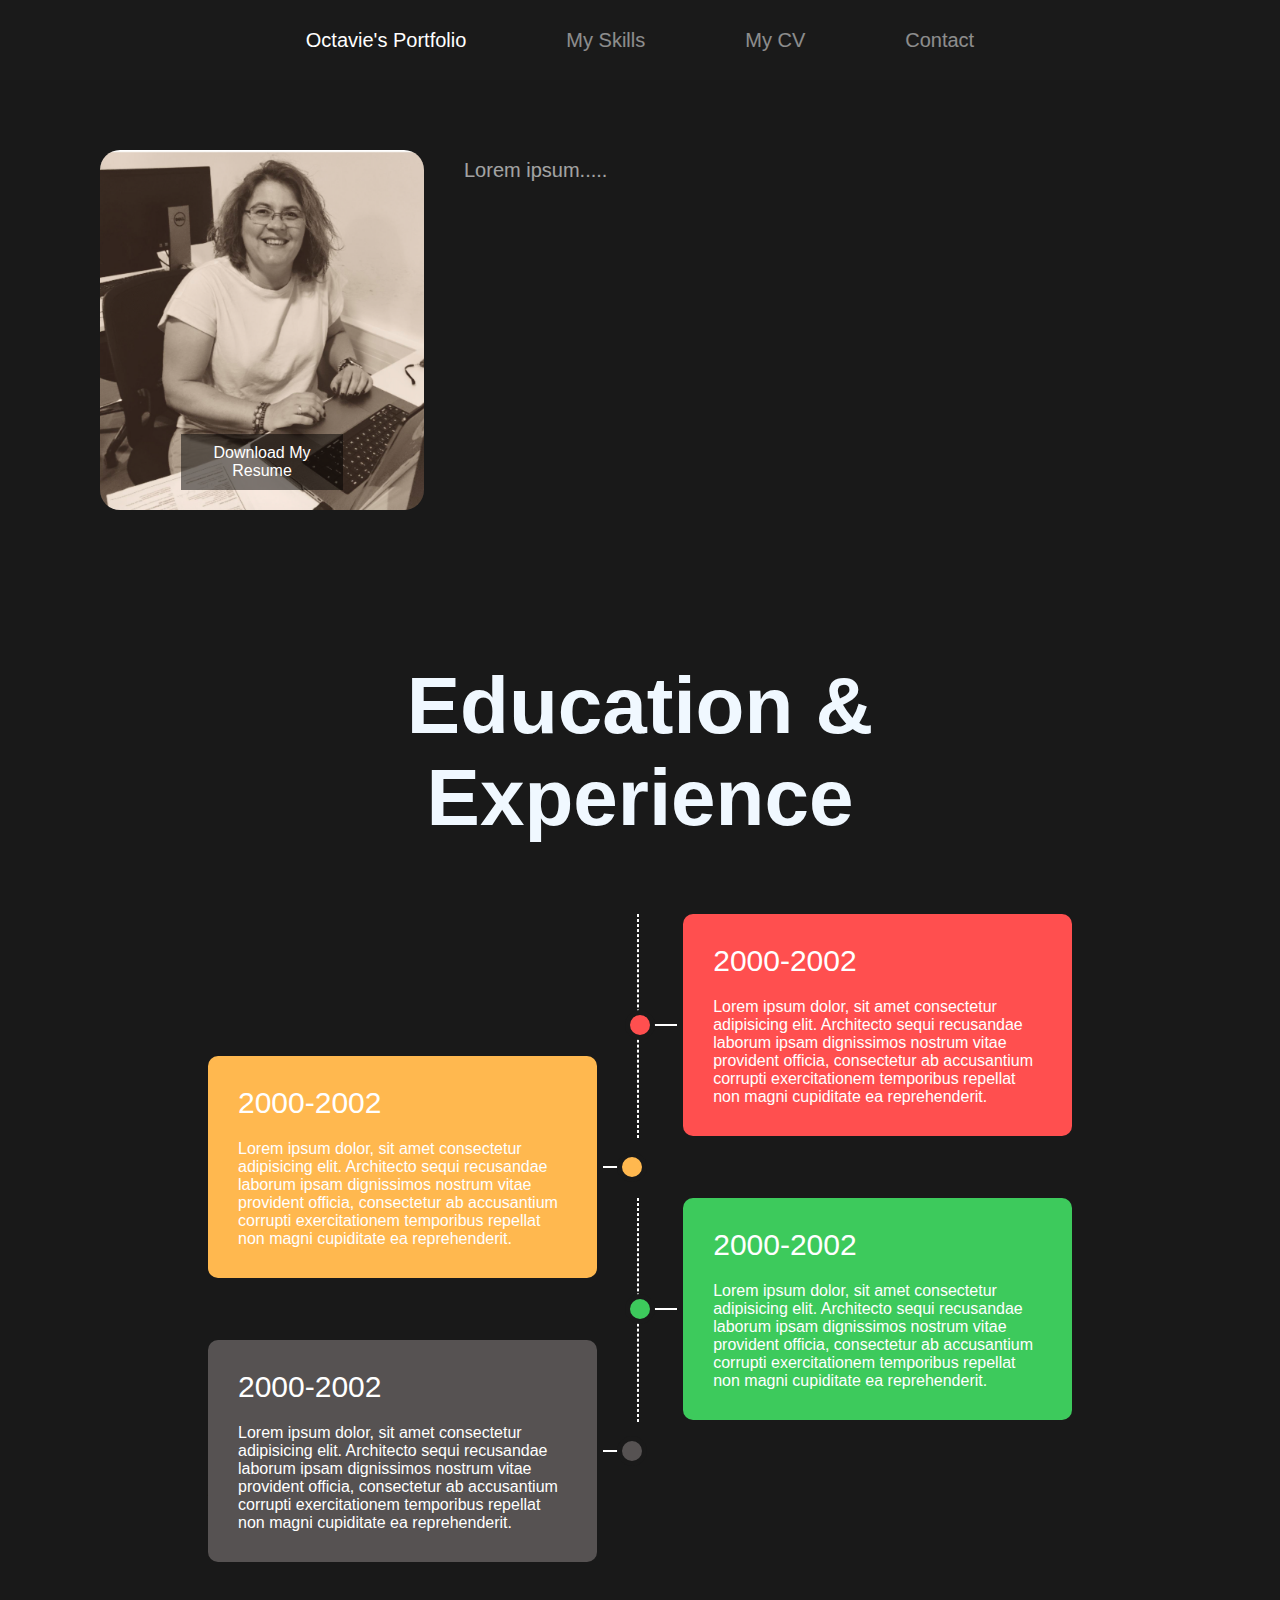
==== about.html @ fff39681 "skills and timeline" ====
<!DOCTYPE html>
<html lang="en">
<head>
    <meta charset="UTF-8">
    <meta http-equiv="X-UA-Compatible" content="IE=edge">
    <meta name="viewport" content="width=device-width, initial-scale=1.0">
    <link rel="stylesheet" href="style.css">
    <title>CV & Resume Timeline</title>
</head>
<body>

     <!--NAVBAR-->

     <nav class="navbar">
        <ul class="link-group">
            <li class="link active"><a href="/index.html">Octavie's Portfolio</a></li>
            <li class="link"><a href="/project.html">My Skills</a></li>
            <li class="link"><a href="/about.html">My CV</a></li>
            <li class="link"><a href="#">contact</a></li>
        </ul>
        </nav>

    <!-- about section -->
<section class="about-section active">
    <div class="about">
        <div class="about-img-container">
            <img src="images/home.png" class="about-img" alt="">
            <button class="download-cv-btn">Download My Resume</button>
        </div>
        <p class="about-info">Lorem ipsum.....</p>
    </div>

    <!-- timeline -->
<div class="timeline">
    <h1 class="heading">Education & Experience</h1>
    <div class="card">
        <div class="card-body">
            <h1 class="card-title">2000-2002</h1>
            <p class="card-detail">Lorem ipsum dolor, sit amet consectetur adipisicing elit. Architecto sequi recusandae laborum ipsam dignissimos nostrum vitae provident officia, consectetur ab accusantium corrupti exercitationem temporibus repellat non magni cupiditate ea reprehenderit.</p>
        </div>
    </div>

    <div class="card">
        <div class="card-body">
            <h1 class="card-title">2000-2002</h1>
            <p class="card-detail">Lorem ipsum dolor, sit amet consectetur adipisicing elit. Architecto sequi recusandae laborum ipsam dignissimos nostrum vitae provident officia, consectetur ab accusantium corrupti exercitationem temporibus repellat non magni cupiditate ea reprehenderit.</p>
        </div>
    </div>

    <div class="card">
        <div class="card-body">
            <h1 class="card-title">2000-2002</h1>
            <p class="card-detail">Lorem ipsum dolor, sit amet consectetur adipisicing elit. Architecto sequi recusandae laborum ipsam dignissimos nostrum vitae provident officia, consectetur ab accusantium corrupti exercitationem temporibus repellat non magni cupiditate ea reprehenderit.</p>
        </div>
    </div>

    <div class="card">
        <div class="card-body">
            <h1 class="card-title">2000-2002</h1>
            <p class="card-detail">Lorem ipsum dolor, sit amet consectetur adipisicing elit. Architecto sequi recusandae laborum ipsam dignissimos nostrum vitae provident officia, consectetur ab accusantium corrupti exercitationem temporibus repellat non magni cupiditate ea reprehenderit.</p>
        </div>
    </div>
    //+4 more cards
</div>

</section>
    
    <script src="/app.js"></script>
</body>
</html>
---- style.css ----
*{
    margin: 0;
    padding: 0;
    box-sizing: border-box;
}

body{
    width: 100%;
    max-width: 1400px;
    display: block;
    margin: auto;
    min-height: 100vh;
    background: #191919;
    font-family: sans-serif;
}

/* NAVBAR */
.navbar{
    width: 100%;
    position: fixed;
    top: 0;
    left: 0;
    display: flex;
    justify-content: center;
    align-items: center;
    z-index: 9;
    background: #1a1a1a;
}

.link-group{
    list-style: none;
    display: flex;
}

.link a{
    color: #fff;
    opacity: 0.5;
    text-decoration: none;
    text-transform: capitalize;
    padding: 10px 30px;
    margin: 0 20px;
    line-height: 80px;
    transition: .5s;
    font-size: 20px;
}

.link a:hover, .link.active a{
    opacity: 1;
}

/* home */

.home-section{
    width: 100%;
    height: 100vh;
    padding: 0 150px;
    display: flex;
    align-items: center;
    position: fixed;
    top: 0;
    opacity: 0;
    transition: 1s;
}

.hero-heading{
    color: #fff;
    font-size: 120px;
    text-transform: capitalize;
    font-weight: 300;
}

.home-img{
    position: absolute;
    top: 0;
    right: 0;
    height: 100vh;
    width: 50%;
    object-fit: cover;
    opacity: 0.2;
}

/* * SMOOTH NAVIGATION */

.home-section.active,
.project-section.active,
.about-section.active,
.contact-section.active{
    position: relative;
    opacity: 1;
    z-index: 8;
}

/** PROJECT-SECTION */

.project-section{
    width: 100%;
    min-height: 100vh;
    padding: 150px 100px 100px;
    position: fixed;
    top: 0;
    transition: 1s;
    opacity: 0;
}

/* .project-heading{
    font-size: 50px;
    background: #252525;
    text-transform: capitalize;
    text-align: center;
    margin-bottom: 100px;
    color: #d9cedd;
    background-clip: text;
    -webkit-background-clip: text;
    -webkit-text-stroke: 8px transparent;
} */

.project-container{
    display: grid;
    grid-template-columns: repeat(2, 1fr);
    grid-gap: 100px;
}

.project-card{
    height: 400px;
    position: relative;
}

.project-img{
    width: 100%;
    height: 100%;
    position: absolute;
    top: 0;
    left: 0;
    object-fit: cover;
    transition: .5s;
}

.project-content{
    position: relative;
    padding: 40px;
    color: #fff;
    transition: .5s;
    opacity: 0;
}

.project-title{
    font-size: 50px;
    text-transform: capitalize;
    text-align: center;
    font-weight: 300;
}

.project-info{
    margin: 40px;
    font-size: 20px;
    line-height: 30px;
    text-align: center;
}

.project-btn-grp{
    display: grid;
    grid-template-columns: repeat(2, 1fr);
    grid-gap: 20px;
}

.project-btn{
    height: 40px;
    text-transform: capitalize;
    font-size: 18px;
    border: none;
    background: #000;
    color: #fff;
    cursor: pointer;
}

.project-btn.live{
    background: none;
    border: 2px solid #fff;
}

.project-card:hover .project-img{
    filter: blur(20px);
}

.project-card:hover .project-content{
    opacity: 1;
}

/** ABOUT-SECTION */

.about-section{
    width: 100%;
    min-height: 100vh;
    padding: 150px 100px 0;
    position: fixed;
    top: 0;
    opacity: 0;
    transition: 1s;
}

.about{
    width: 100%;
    display: grid;
    grid-template-columns: 30% 65%;
    grid-gap: 40px;
}

.about-img-container{
    position: relative;
}

.about-info{
    color: #fff;
    opacity: 0.6;
    font-size: 20px;
    line-height: 40px;
}

.about-img{
    width: 100%;
    height: 100%;
    object-fit: cover;
    border-radius: 20px;
}

.download-cv-btn{
    position: absolute;
    bottom: 20px;
    left: 50%;
    transform: translateX(-50%);
    padding: 10px 20px;
    color: #fff;
    border: none;
    font-size: 16px;
    text-transform: capitalize;
    cursor: pointer;
    transition: .5s;
    background: rgba(0, 0, 0, 0.5);
}

.download-cv-btn:hover{
    background: #000;
}

/** RESUME TIMELINE  */

.timeline{
    display: block;
    width: 80%;
    margin: 150px auto;
}
.heading {
    color: aliceblue;
    font-size: 80px;
    text-align: center;
    text-shadow: #4fa0ff;
}

.timeline .heading{
    margin-bottom: 150px;
}

.card{
    width: 45%;
    padding: 30px;
    border-radius: 10px;
    color: #fff;
    display: block;
    margin: -80px 0;
    position: relative;
    background: #f00;
}

.card:nth-child(even){
    margin-left: auto;
}

.card:nth-child(even):before{
    content: '';
    position: absolute;
    left: -15%;
    top: 50%;
    transform: translateY(-50%);
    width: 20px;
    height: 20px;
    border: 5px solid #191919;
    border-radius: 50%;
}

.card:nth-child(even):after{
    content: '';
    position: absolute;
    left: -8.5%;
    top: 50%;
    transform: translateY(-50%);
    width: 7%;
    height: 2px;
    background: #fff;
    z-index: -1;
}

.card:nth-child(odd):before{
    content: '';
    position: absolute;
    right: -13%;
    top: 50%;
    transform: translateY(-50%);
    width: 20px;
    height: 20px;
    border: 5px solid #191919;
    border-radius: 50%;
}

.card:nth-child(odd):after{
    content: '';
    position: absolute;
    right: -8.5%;
    top: 50%;
    transform: translateY(-50%);
    width: 7%;
    height: 2px;
    background: #fff;
    z-index: -1;
}

.card:nth-child(2), .card:nth-child(2):before{
    background: #ff4f4f;
}
.card:nth-child(3), .card:nth-child(3):before{
    background: #ffb84f;
}
.card:nth-child(4), .card:nth-child(4):before{
    background: #3dca5c;
}
.card:nth-child(5), .card:nth-child(5):before{
    background: #565252;
}
.card:nth-child(6), .card:nth-child(6):before{
    background: #4fa0ff;
}

.card:nth-child(even) .card-body:before{
    content: '';
    position: absolute;
    left: -12%;
    top: 0;
    width: 0px;
    height: 100%;
    border: 1px dashed #fff;
    z-index: -1;
}

.card-title{
    font-size: 30px;
    font-weight: 300;
    margin-bottom: 20px;
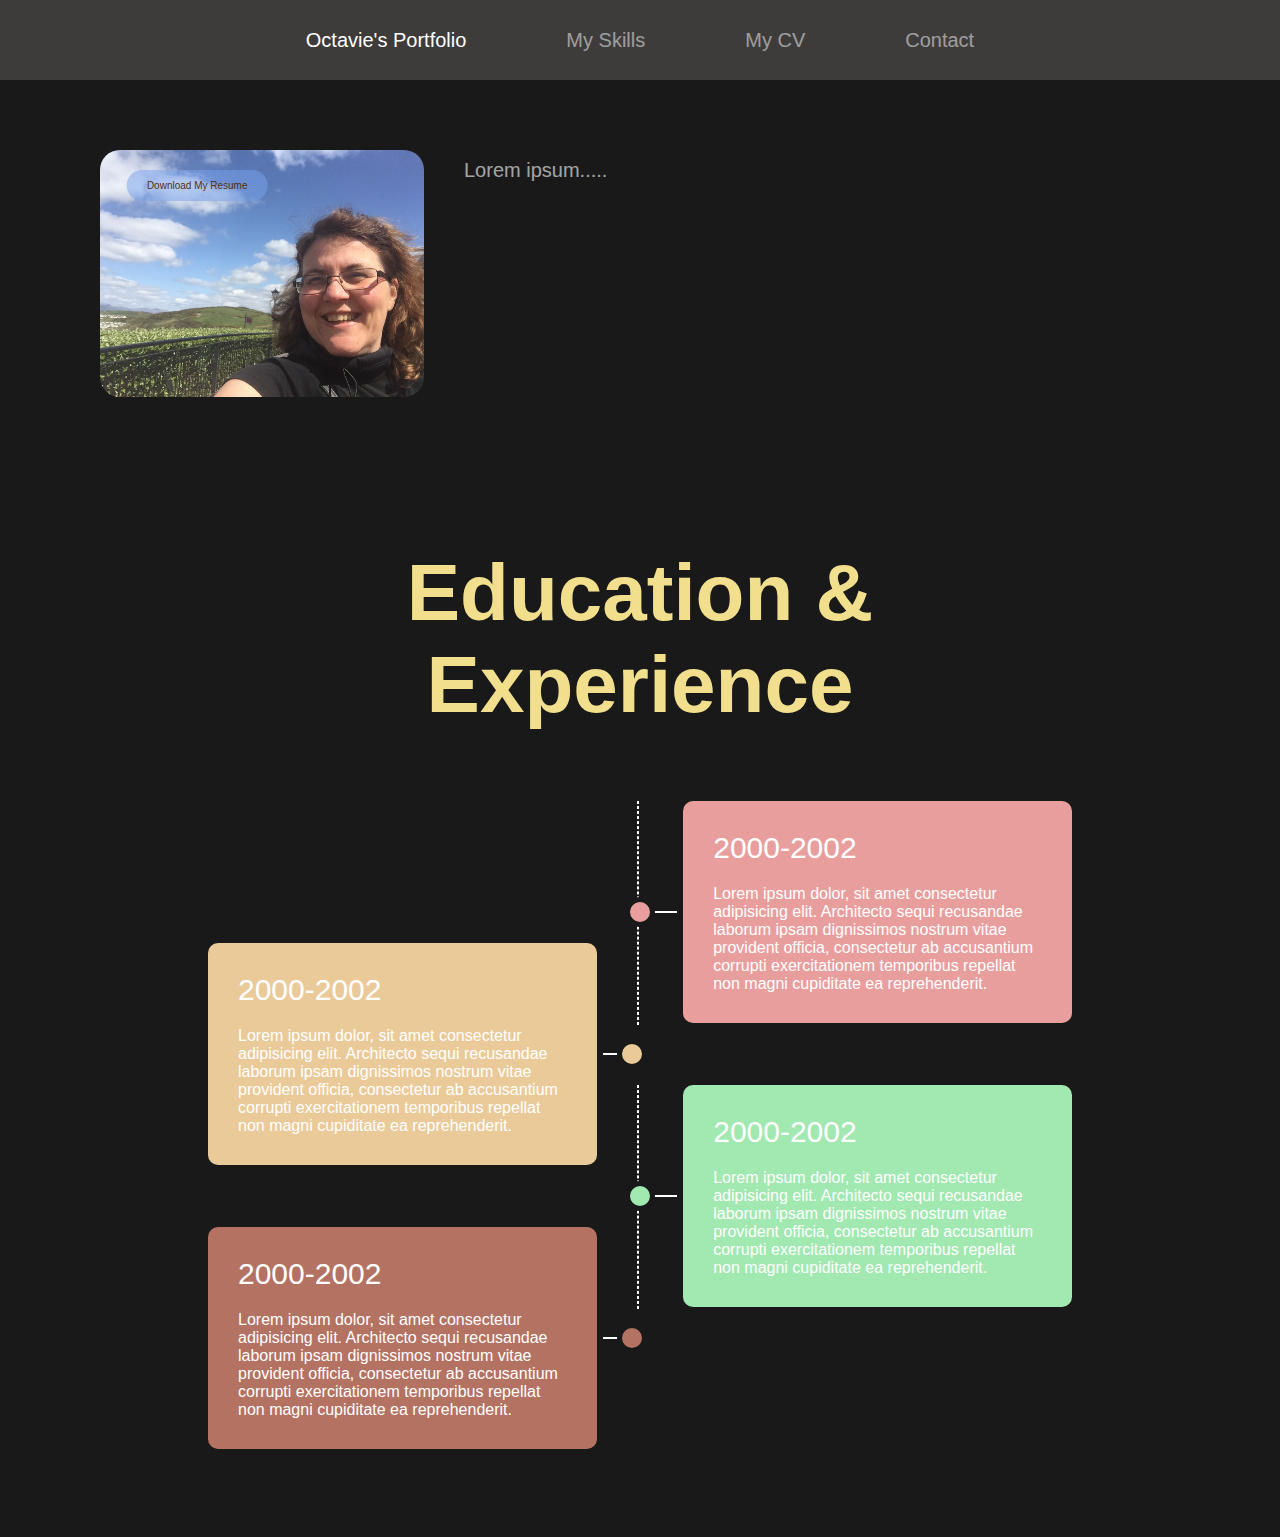
==== commit e1803d3c: "home letter spellsv OK" ====
--- a/about.html
+++ b/about.html
@@ -24,8 +24,8 @@
 <section class="about-section active">
     <div class="about">
         <div class="about-img-container">
-            <img src="images/home.png" class="about-img" alt="">
-            <button class="download-cv-btn">Download My Resume</button>
+            <img src="images/profile.JPG" class="about-img" alt="">
+            <button class="download-cv-btn"><a class="link-btn" href="/images/cv_octavie_ployePortf.pdf" download="cv_octavie_ployePortf.pdf">Download My Resume </a></button>
         </div>
         <p class="about-info">Lorem ipsum.....</p>
     </div>
--- a/style.css
+++ b/style.css
@@ -24,7 +24,7 @@
     justify-content: center;
     align-items: center;
     z-index: 9;
-    background: #1a1a1a;
+    background: #3e3b3b;
 }
 
 .link-group{
@@ -45,6 +45,15 @@
 }
 
 .link a:hover, .link.active a{
+    opacity: 1;
+}
+
+
+
+.logo-oct {
+    text-decoration: none;
+    color: #686262;
+    font-size: 50px;
     opacity: 1;
 }
 
@@ -56,25 +65,39 @@
     padding: 0 150px;
     display: flex;
     align-items: center;
-    position: fixed;
-    top: 0;
+    position: relative;
+    top: 0;
+    opacity: 1;
+    transition: 1s;
+}
+
+.hero-heading{
+    position: relative;
+    right: 80px;
+    left: 50px;
+    color: rgb(79, 71, 71);
+    font-size: 100px;
+    text-transform: capitalize;
+    align-items: flex-start;
+    animation: forwards;
+    font-weight: 200;
+}
+
+span {
     opacity: 0;
-    transition: 1s;
-}
-
-.hero-heading{
-    color: #fff;
-    font-size: 120px;
-    text-transform: capitalize;
-    font-weight: 300;
+    transition: all 0.4s ease;
+}
+
+span.fade {
+    opacity: 1; 
 }
 
 .home-img{
-    position: absolute;
+    position: relative;
     top: 0;
     right: 0;
     height: 100vh;
-    width: 50%;
+    width: 60%;
     object-fit: cover;
     opacity: 0.2;
 }
@@ -225,21 +248,37 @@
 
 .download-cv-btn{
     position: absolute;
-    bottom: 20px;
-    left: 50%;
+    /* bottom: 20px; */
+    top: 20px;
+    left: 30%;
     transform: translateX(-50%);
     padding: 10px 20px;
     color: #fff;
     border: none;
-    font-size: 16px;
+    border-radius: 25px;
+    font-size: 10px;
     text-transform: capitalize;
     cursor: pointer;
     transition: .5s;
-    background: rgba(0, 0, 0, 0.5);
+    background: rgba(120, 162, 235, 0.5);
 }
 
 .download-cv-btn:hover{
-    background: #000;
+    background: rgb(52, 66, 145);
+}
+
+.link-btn {
+    color: rgb(85, 46, 14);
+    opacity: 1;
+    text-decoration: none;
+    text-transform: capitalize;
+    text-align: center;
+    transition: .5s;
+    cursor: pointer;
+}
+
+.link-btn:hover {
+    color:aliceblue;
 }
 
 /** RESUME TIMELINE  */
@@ -250,10 +289,10 @@
     margin: 150px auto;
 }
 .heading {
-    color: aliceblue;
+    color: rgb(241, 223, 141);
     font-size: 80px;
     text-align: center;
-    text-shadow: #4fa0ff;
+    text-shadow: #e7cb71;
 }
 
 .timeline .heading{
@@ -268,7 +307,7 @@
     display: block;
     margin: -80px 0;
     position: relative;
-    background: #f00;
+    background: rgb(231, 140, 140);
 }
 
 .card:nth-child(even){
@@ -324,16 +363,16 @@
 }
 
 .card:nth-child(2), .card:nth-child(2):before{
-    background: #ff4f4f;
+    background: #e99e9e;
 }
 .card:nth-child(3), .card:nth-child(3):before{
-    background: #ffb84f;
+    background: #ebca9a;
 }
 .card:nth-child(4), .card:nth-child(4):before{
-    background: #3dca5c;
+    background: #a2e8b1;
 }
 .card:nth-child(5), .card:nth-child(5):before{
-    background: #565252;
+    background: #b47262;
 }
 .card:nth-child(6), .card:nth-child(6):before{
     background: #4fa0ff;
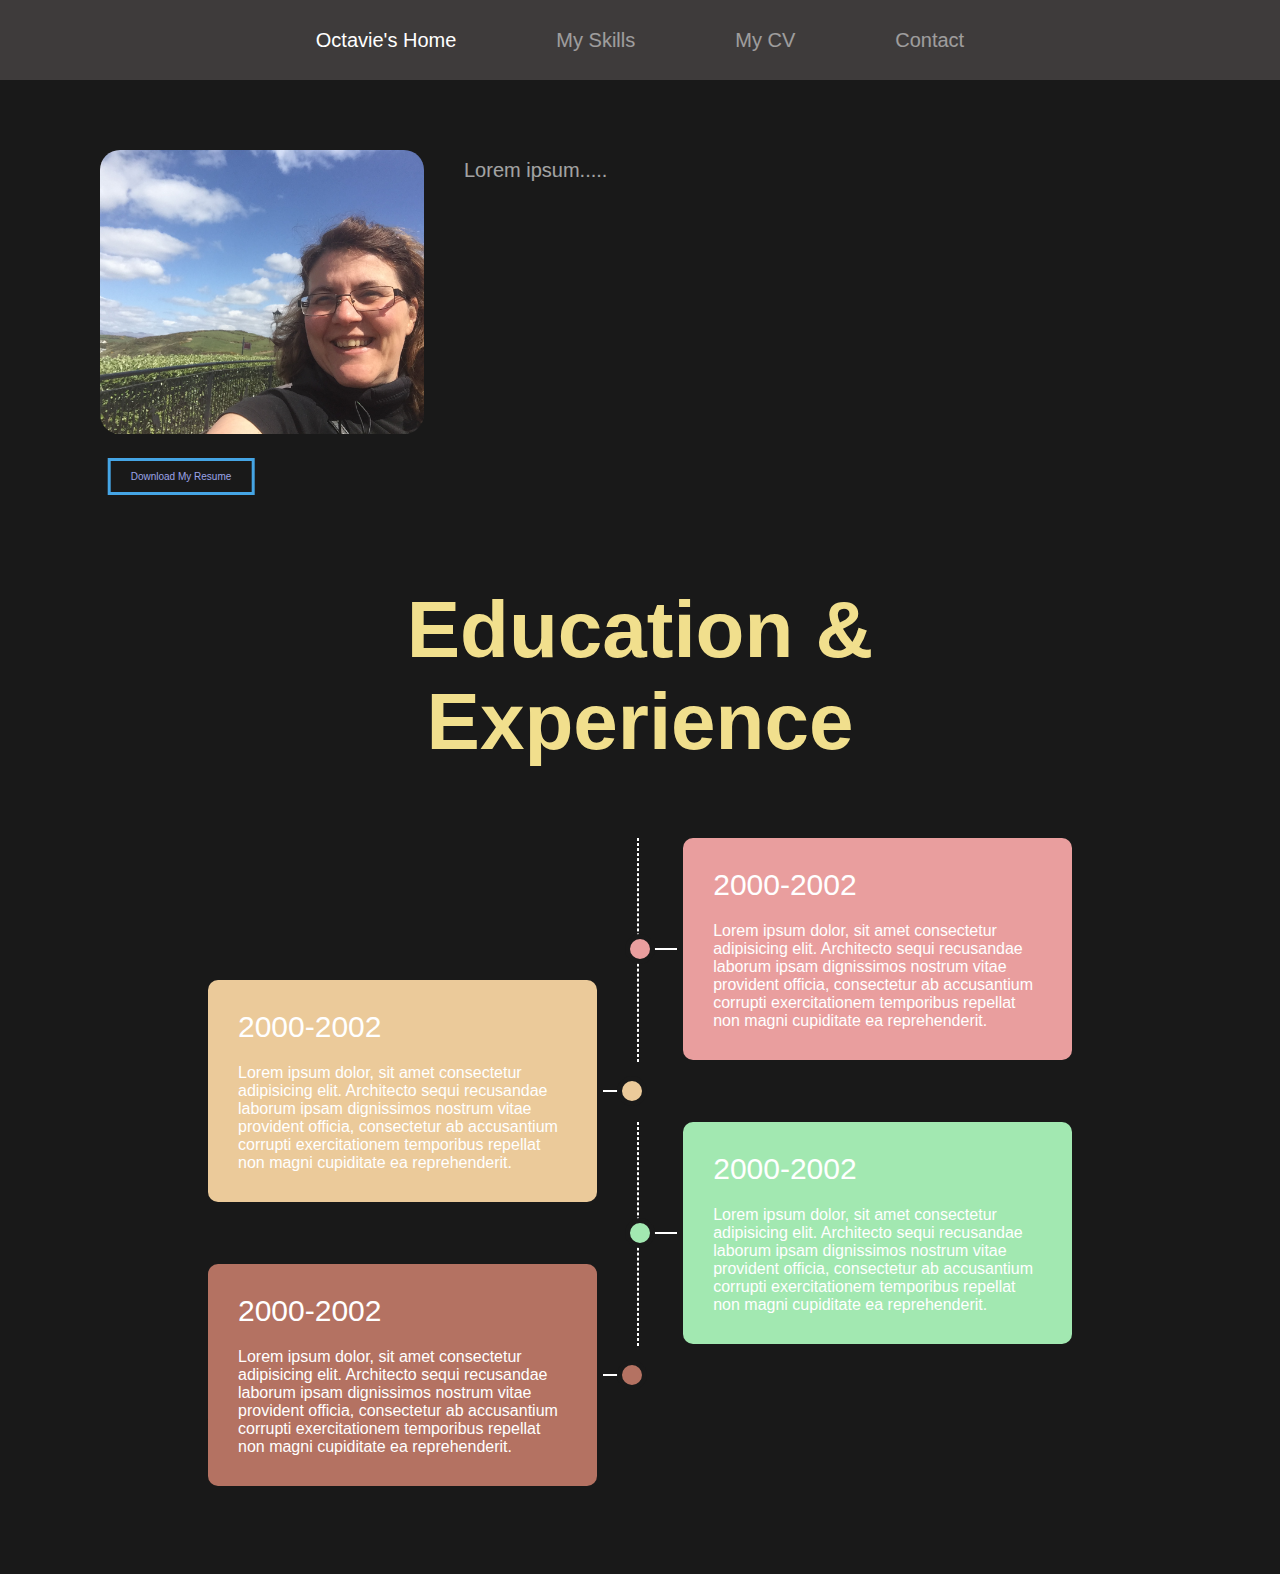
==== commit ecde8d78: "blog page created- cv btn FIXED adding skills im" ====
--- a/about.html
+++ b/about.html
@@ -13,7 +13,7 @@
 
      <nav class="navbar">
         <ul class="link-group">
-            <li class="link active"><a href="/index.html">Octavie's Portfolio</a></li>
+            <li class="link active"><a href="/index.html">Octavie's Home</a></li>
             <li class="link"><a href="/project.html">My Skills</a></li>
             <li class="link"><a href="/about.html">My CV</a></li>
             <li class="link"><a href="#">contact</a></li>
--- a/style.css
+++ b/style.css
@@ -83,6 +83,7 @@
     font-weight: 200;
 }
 
+/** home welcome message */
 span {
     opacity: 0;
     transition: all 0.4s ease;
@@ -93,11 +94,11 @@
 }
 
 .home-img{
-    position: relative;
-    top: 0;
-    right: 0;
+    position: fixed;
+    top: 0;
+    right: 35%;
     height: 100vh;
-    width: 60%;
+    width: 30%;
     object-fit: cover;
     opacity: 0.2;
 }
@@ -247,38 +248,43 @@
 }
 
 .download-cv-btn{
-    position: absolute;
-    /* bottom: 20px; */
+    position: relative;
+    bottom: 20px;
+    
+    
     top: 20px;
-    left: 30%;
+    left: 25%;
     transform: translateX(-50%);
     padding: 10px 20px;
     color: #fff;
-    border: none;
-    border-radius: 25px;
+    
+    border: solid rgb(69, 165, 229);
+    
+    
     font-size: 10px;
     text-transform: capitalize;
     cursor: pointer;
-    transition: .5s;
-    background: rgba(120, 162, 235, 0.5);
+    transition: .2s;
+    background: #191919;
+    
 }
 
 .download-cv-btn:hover{
-    background: rgb(52, 66, 145);
+    background: rgb(19, 35, 33);
 }
 
 .link-btn {
-    color: rgb(85, 46, 14);
+    color: rgb(155, 164, 232);
     opacity: 1;
     text-decoration: none;
     text-transform: capitalize;
     text-align: center;
-    transition: .5s;
+    transition: .2  s;
     cursor: pointer;
 }
 
 .link-btn:hover {
-    color:aliceblue;
+    color:rgb(90, 153, 215);
 }
 
 /** RESUME TIMELINE  */
@@ -393,3 +399,39 @@
     font-size: 30px;
     font-weight: 300;
     margin-bottom: 20px;
+}
+
+/* *MY BLOG SECTION */
+
+.myblog-container {
+    position: absolute;
+    display: flex;
+    height:fit-content; 
+    top: 20%;
+    width:fit-content;
+    background-color: #a28a83;
+    border-radius: 15px;
+    box-sizing: content-box;
+}
+
+.myblog {
+    position: relative;
+    padding: 10px;
+    text-align: center;
+    height: 30%;
+    color: #ebd590;
+    font-size: 40px;
+}
+
+.myblog-card-container {
+    position: relative;
+    padding: 15px;
+    margin: 10px;
+    display: block;
+    background-color:#e99e9e;
+    border-radius: 15px;
+}
+.myblog-card-title {
+padding: 15px;
+margin: 5px;
+}